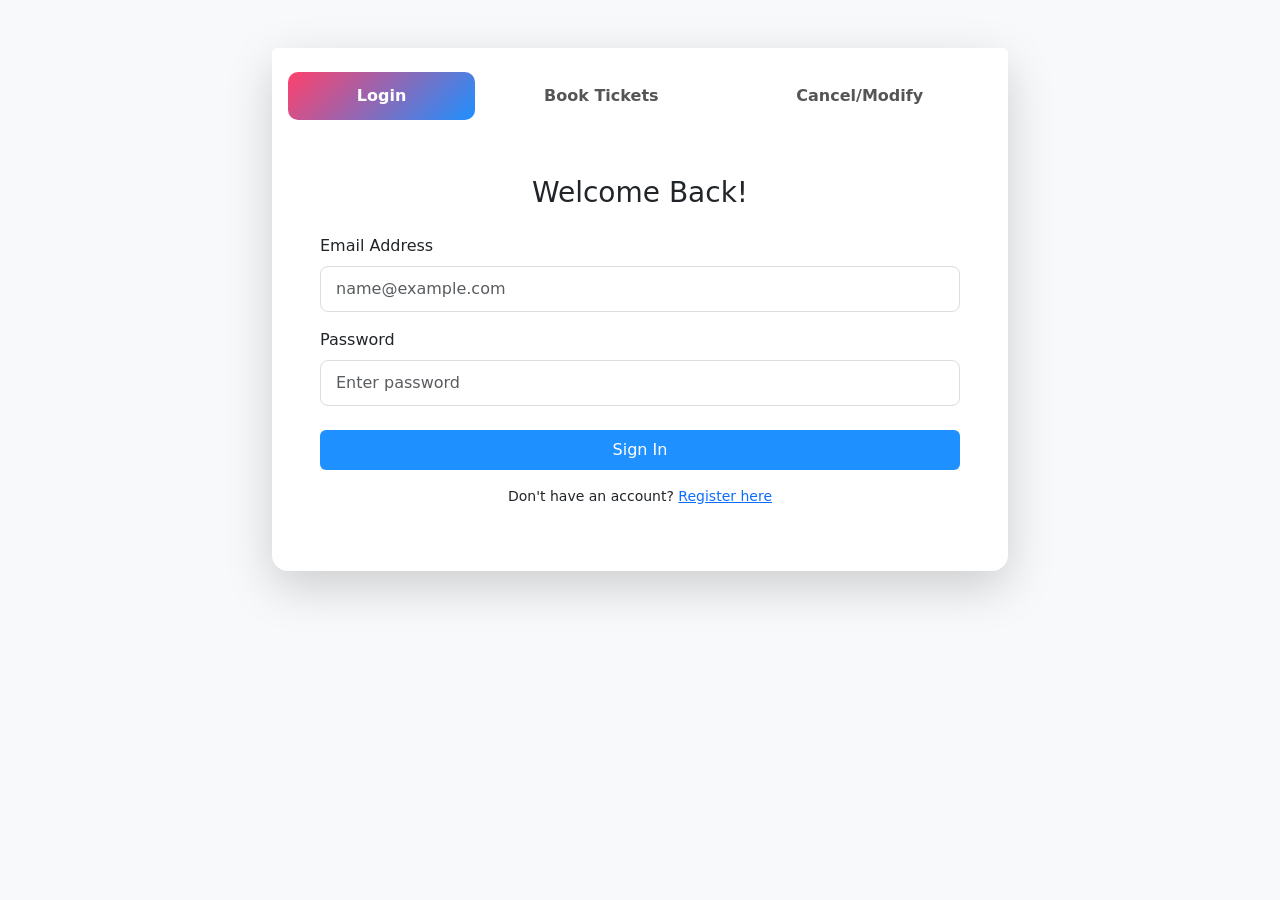
==== booking.html @ 09e6f20c "Add all Files" ====
<!DOCTYPE html>
<html lang="en">

<head>
    <meta charset="UTF-8">
    <meta name="viewport" content="width=device-width, initial-scale=1.0">
    <title>Booking & Manage - AJ Park</title>
    <link href="https://cdn.jsdelivr.net/npm/bootstrap@5.3.0/dist/css/bootstrap.min.css" rel="stylesheet">
    <link href="https://cdn.jsdelivr.net/npm/bootstrap-icons@1.11.3/font/bootstrap-icons.min.css" rel="stylesheet">
    <link rel="stylesheet" href="./Booking.css">
</head>
<!-- top navbar of box -->
<body class="bg-light">

    <!-- <nav class="navbar navbar-dark bg-dark">
        <div class="container">
            <a class="navbar-brand" href="Index.htm">
                <img src="./Logo.png" alt="logo">
                <span id="logo-text">AJ Park</span>
            </a>
        </div>
    </nav> -->

     <div id="navbar">
        <script>
            loadNavbar();
        </script>
     </div>
    <script src="navbar.js"></script>

    <div class="container my-5">
        <div class="row justify-content-center">
            <div class="col-md-8">
                <div class="card shadow-lg border-0 rounded-4">
                    <div class="card-header bg-white border-0 pt-4">
                        <ul class="nav nav-pills nav-fill" id="bookingTab" role="tablist">
                            <li class="nav-item">
                                <button class="nav-link active fw-bold" id="login-tab"
                                    data-bs-toggle="tab" data-bs-target="#login"
                                    type="button">Login</button>
                            </li>
                            <li class="nav-item">
                                <button class="nav-link fw-bold" id="book-tab"
                                    data-bs-toggle="tab" data-bs-target="#book"
                                    type="button">Book Tickets</button>
                            </li>
                            <li class="nav-item">
                                <button class="nav-link fw-bold" id="cancel-tab"
                                    data-bs-toggle="tab" data-bs-target="#cancel"
                                    type="button">Cancel/Modify</button>
                            </li>
                        </ul>
                    </div>

                    <div class="card-body p-4 p-md-5">
                        <div class="tab-content">

                            <!-- ── LOGIN TAB ── -->
                            <div class="tab-pane fade show active" id="login">
                                <h3 class="text-center mb-4">Welcome Back!</h3>
                                <form onsubmit="loginUser(event)">

                                    <div class="mb-3">
                                        <label class="form-label">Email Address</label>
                                        <input type="email" class="form-control"
                                            placeholder="name@example.com" id="username">
                                        <!-- Error message for email -->
                                        <small id="email-error" class="text-danger d-none"></small>
                                    </div>

                                    <div class="mb-3">
                                        <label class="form-label">Password</label>
                                        <input type="password" class="form-control"
                                            placeholder="Enter password" id="password">
                                        <!-- Error message for password -->
                                        <small id="password-error" class="text-danger d-none"></small>
                                    </div>

                                    <button type="submit"
                                        class="btn btn-primary w-100 py-2 mt-2">Sign In</button>

                                    <p class="text-center mt-3 small">
                                        Don't have an account?
                                        <a href="./Register.html">Register here</a>
                                    </p>
                                </form>
                            </div>

                            <!-- ── BOOK TICKETS TAB ── -->
                            <div class="tab-pane fade" id="book">
                                <h3 class="text-center mb-4">Plan Your Visit</h3>
                                <form oninput="calculateTotal()" onsubmit="handleBooking(event)">

                                    <div class="mb-3">
                                        <label class="form-label">Visit Date</label>
                                        <input type="date" class="form-control" id="date">
                                        <!-- Error message for date -->
                                        <small id="date-error" class="text-danger d-none"></small>
                                    </div>

                                    <div class="mb-3">
                                        <label class="form-label">Ticket Type</label>
                                        <select class="form-select" id="ticket">
                                            <option value="899">Water Park (₹899)</option>
                                            <option value="799">Amusement Park (₹799)</option>
                                            <option value="1499">Combo Deal (₹1499)</option>
                                        </select>
                                    </div>

                                    <div class="mb-3">
                                        <label class="form-label">Adults</label>
                                        <input type="number" class="form-control"
                                            id="adults" value="1" min="1">
                                    </div>

                                    <div class="mb-3">
                                        <label class="form-label">Children <small class="text-muted">(Half price)</small></label>
                                        <input type="number" class="form-control"
                                            id="children" value="0" min="0">
                                    </div>

                                    <!-- Live price breakdown -->
                                    <div id="price-summary"
                                        class="border rounded-3 p-3 mb-3 bg-white small">
                                    </div>

                                    <h5 class="text-center mb-3">
                                        Total: ₹<span id="total">899</span>
                                    </h5>

                                    <button type="submit"
                                        class="btn btn-success w-100 py-2">
                                        <i class="bi bi-check-circle me-2"></i>Confirm Booking
                                    </button>

                                </form>

                                <!-- Booking confirmation card appears here -->
                                <div id="booking-confirm"></div>
                            </div>

                            <!-- ── CANCEL / MODIFY TAB ── -->
                            <div class="tab-pane fade" id="cancel">
                                <h3 class="text-center mb-4 text-danger">Manage Booking</h3>
                                <p class="text-muted text-center mb-4 small">
                                    Enter your Booking ID to view details or request a cancellation.
                                </p>

                                <form onsubmit="findBooking(event)">

                                    <div class="mb-3">
                                        <label class="form-label">Booking ID / PNR</label>
                                        <input type="text" class="form-control"
                                            id="booking-id" placeholder="Ex: AJ-123456">
                                    </div>

                                    <div class="mb-3">
                                        <label class="form-label">Registered Phone Number</label>
                                        <input type="tel" class="form-control"
                                            id="phone" placeholder="+91">
                                    </div>

                                    <button type="submit"
                                        class="btn btn-outline-dark w-100 py-2">
                                        <i class="bi bi-search me-2"></i>Find My Booking
                                    </button>

                                    <!-- Booking details result appears here -->
                                    <div id="booking-result"></div>

                                    <div class="mt-4 p-3 bg-light rounded border border-warning">
                                        <h6 class="fw-bold">
                                            <i class="bi bi-shield-exclamation text-warning me-2"></i>
                                            Cancellation Policy
                                        </h6>
                                        <ul class="mb-0 text-muted" style="font-size: 0.85rem;">
                                            <li>Free cancellation up to 48 hours before the visit.</li>
                                            <li>50% refund for cancellations within 24–48 hours.</li>
                                            <li>No refund for same-day cancellations or no-shows.</li>
                                        </ul>
                                    </div>

                                </form>
                            </div>

                        </div>
                    </div>
                </div>
            </div>
        </div>
    </div>

    <script src="https://cdn.jsdelivr.net/npm/bootstrap@5.3.0/dist/js/bootstrap.bundle.min.js"></script>
    <script src="Booking.js"></script>

    <!-- Run price calculator on page load -->
    <script>
        document.addEventListener("DOMContentLoaded", calculateTotal);
    </script>

</body>
</html>
---- Booking.css ----
/* Booking Page Custom Styles */
.nav-pills .nav-link {
    color: #555;
    border-radius: 10px;
    padding: 12px;
}

.nav-pills .nav-link.active {
    background: linear-gradient(135deg, #ff416c, #1e90ff);
    color: white;
}

.form-control, .form-select {
    border-radius: 8px;
    padding: 10px 15px;
    border: 1px solid #ddd;
}

.form-control:focus {
    border-color: #1e90ff;
    box-shadow: 0 0 0 0.25rem rgba(30, 144, 255, 0.15);
}

.card {
    border: none;
    transition: box-shadow 0.3s ease;
}

/* Specific button styles to match AJ Park brand */
.btn-primary {
    background: #1e90ff;
    border: none;
}

.btn-danger {
    background: #ff416c;
    border: none;
}

.btn-danger:hover {
    background: #e6395d;
}
img{
    height: 100px;
      width: 100px;
            margin-bottom: 10px;
            border: 1px;
            border-radius: 2%;
}
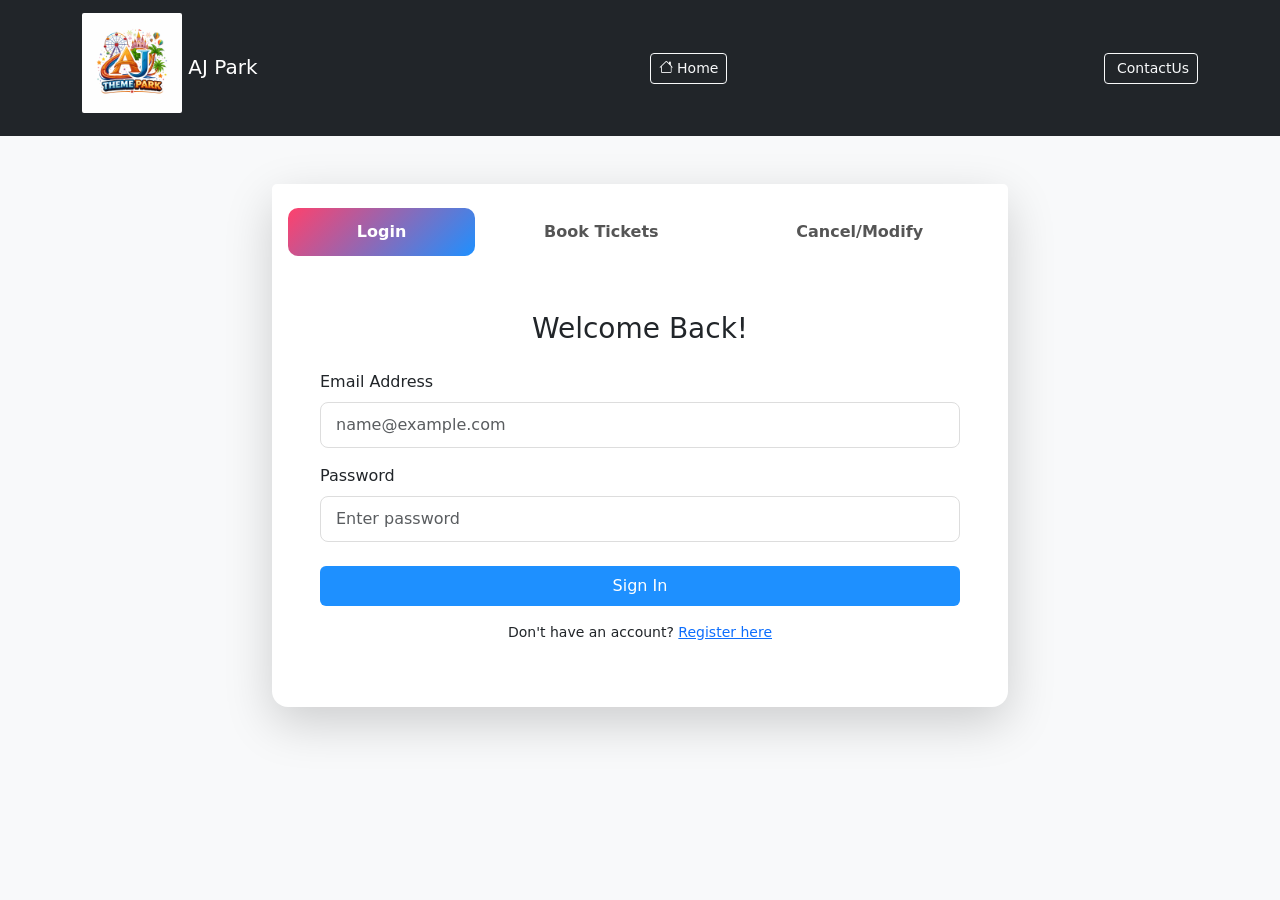
==== commit c7b4a9ad: "The Change is Name" ====
--- a/booking.html
+++ b/booking.html
@@ -10,24 +10,24 @@
     <link rel="stylesheet" href="./Booking.css">
 </head>
 <!-- top navbar of box -->
+
 <body class="bg-light">
-
-    <!-- <nav class="navbar navbar-dark bg-dark">
+    <nav class="navbar navbar-dark bg-dark">
         <div class="container">
-            <a class="navbar-brand" href="Index.htm">
+            <!-- ✅ Logo links back to Index.htm -->
+            <a class="navbar-brand" href="./home.html">
                 <img src="./Logo.png" alt="logo">
                 <span id="logo-text">AJ Park</span>
             </a>
+            <!-- ✅ Home button in navbar -->
+            <a href="./home.html" class="btn btn-outline-light btn-sm">
+                <i class="bi bi-house me-1"></i>Home
+            </a>
+            <a href="./contactus.html" class="btn btn-outline-light btn-sm">
+                <i class="bi bi-call me-1"></i>ContactUs
+            </a>
         </div>
-    </nav> -->
-
-     <div id="navbar">
-        <script>
-            loadNavbar();
-        </script>
-     </div>
-    <script src="navbar.js"></script>
-
+    </nav>
     <div class="container my-5">
         <div class="row justify-content-center">
             <div class="col-md-8">
@@ -35,19 +35,16 @@
                     <div class="card-header bg-white border-0 pt-4">
                         <ul class="nav nav-pills nav-fill" id="bookingTab" role="tablist">
                             <li class="nav-item">
-                                <button class="nav-link active fw-bold" id="login-tab"
-                                    data-bs-toggle="tab" data-bs-target="#login"
-                                    type="button">Login</button>
+                                <button class="nav-link active fw-bold" id="login-tab" data-bs-toggle="tab"
+                                    data-bs-target="#login" type="button">Login</button>
                             </li>
                             <li class="nav-item">
-                                <button class="nav-link fw-bold" id="book-tab"
-                                    data-bs-toggle="tab" data-bs-target="#book"
-                                    type="button">Book Tickets</button>
+                                <button class="nav-link fw-bold" id="book-tab" data-bs-toggle="tab"
+                                    data-bs-target="#book" type="button">Book Tickets</button>
                             </li>
                             <li class="nav-item">
-                                <button class="nav-link fw-bold" id="cancel-tab"
-                                    data-bs-toggle="tab" data-bs-target="#cancel"
-                                    type="button">Cancel/Modify</button>
+                                <button class="nav-link fw-bold" id="cancel-tab" data-bs-toggle="tab"
+                                    data-bs-target="#cancel" type="button">Cancel/Modify</button>
                             </li>
                         </ul>
                     </div>
@@ -62,22 +59,21 @@
 
                                     <div class="mb-3">
                                         <label class="form-label">Email Address</label>
-                                        <input type="email" class="form-control"
-                                            placeholder="name@example.com" id="username">
+                                        <input type="email" class="form-control" placeholder="name@example.com"
+                                            id="username">
                                         <!-- Error message for email -->
                                         <small id="email-error" class="text-danger d-none"></small>
                                     </div>
 
                                     <div class="mb-3">
                                         <label class="form-label">Password</label>
-                                        <input type="password" class="form-control"
-                                            placeholder="Enter password" id="password">
+                                        <input type="password" class="form-control" placeholder="Enter password"
+                                            id="password">
                                         <!-- Error message for password -->
                                         <small id="password-error" class="text-danger d-none"></small>
                                     </div>
 
-                                    <button type="submit"
-                                        class="btn btn-primary w-100 py-2 mt-2">Sign In</button>
+                                    <button type="submit" class="btn btn-primary w-100 py-2 mt-2">Sign In</button>
 
                                     <p class="text-center mt-3 small">
                                         Don't have an account?
@@ -109,27 +105,24 @@
 
                                     <div class="mb-3">
                                         <label class="form-label">Adults</label>
-                                        <input type="number" class="form-control"
-                                            id="adults" value="1" min="1">
+                                        <input type="number" class="form-control" id="adults" value="1" min="1">
                                     </div>
 
                                     <div class="mb-3">
-                                        <label class="form-label">Children <small class="text-muted">(Half price)</small></label>
-                                        <input type="number" class="form-control"
-                                            id="children" value="0" min="0">
+                                        <label class="form-label">Children <small class="text-muted">(Half
+                                                price)</small></label>
+                                        <input type="number" class="form-control" id="children" value="0" min="0">
                                     </div>
 
                                     <!-- Live price breakdown -->
-                                    <div id="price-summary"
-                                        class="border rounded-3 p-3 mb-3 bg-white small">
+                                    <div id="price-summary" class="border rounded-3 p-3 mb-3 bg-white small">
                                     </div>
 
                                     <h5 class="text-center mb-3">
                                         Total: ₹<span id="total">899</span>
                                     </h5>
 
-                                    <button type="submit"
-                                        class="btn btn-success w-100 py-2">
+                                    <button type="submit" class="btn btn-success w-100 py-2">
                                         <i class="bi bi-check-circle me-2"></i>Confirm Booking
                                     </button>
 
@@ -150,18 +143,16 @@
 
                                     <div class="mb-3">
                                         <label class="form-label">Booking ID / PNR</label>
-                                        <input type="text" class="form-control"
-                                            id="booking-id" placeholder="Ex: AJ-123456">
+                                        <input type="text" class="form-control" id="booking-id"
+                                            placeholder="Ex: AJ-123456">
                                     </div>
 
                                     <div class="mb-3">
                                         <label class="form-label">Registered Phone Number</label>
-                                        <input type="tel" class="form-control"
-                                            id="phone" placeholder="+91">
+                                        <input type="tel" class="form-control" id="phone" placeholder="+91">
                                     </div>
 
-                                    <button type="submit"
-                                        class="btn btn-outline-dark w-100 py-2">
+                                    <button type="submit" class="btn btn-outline-dark w-100 py-2">
                                         <i class="bi bi-search me-2"></i>Find My Booking
                                     </button>
 
@@ -199,4 +190,5 @@
     </script>
 
 </body>
+
 </html>
